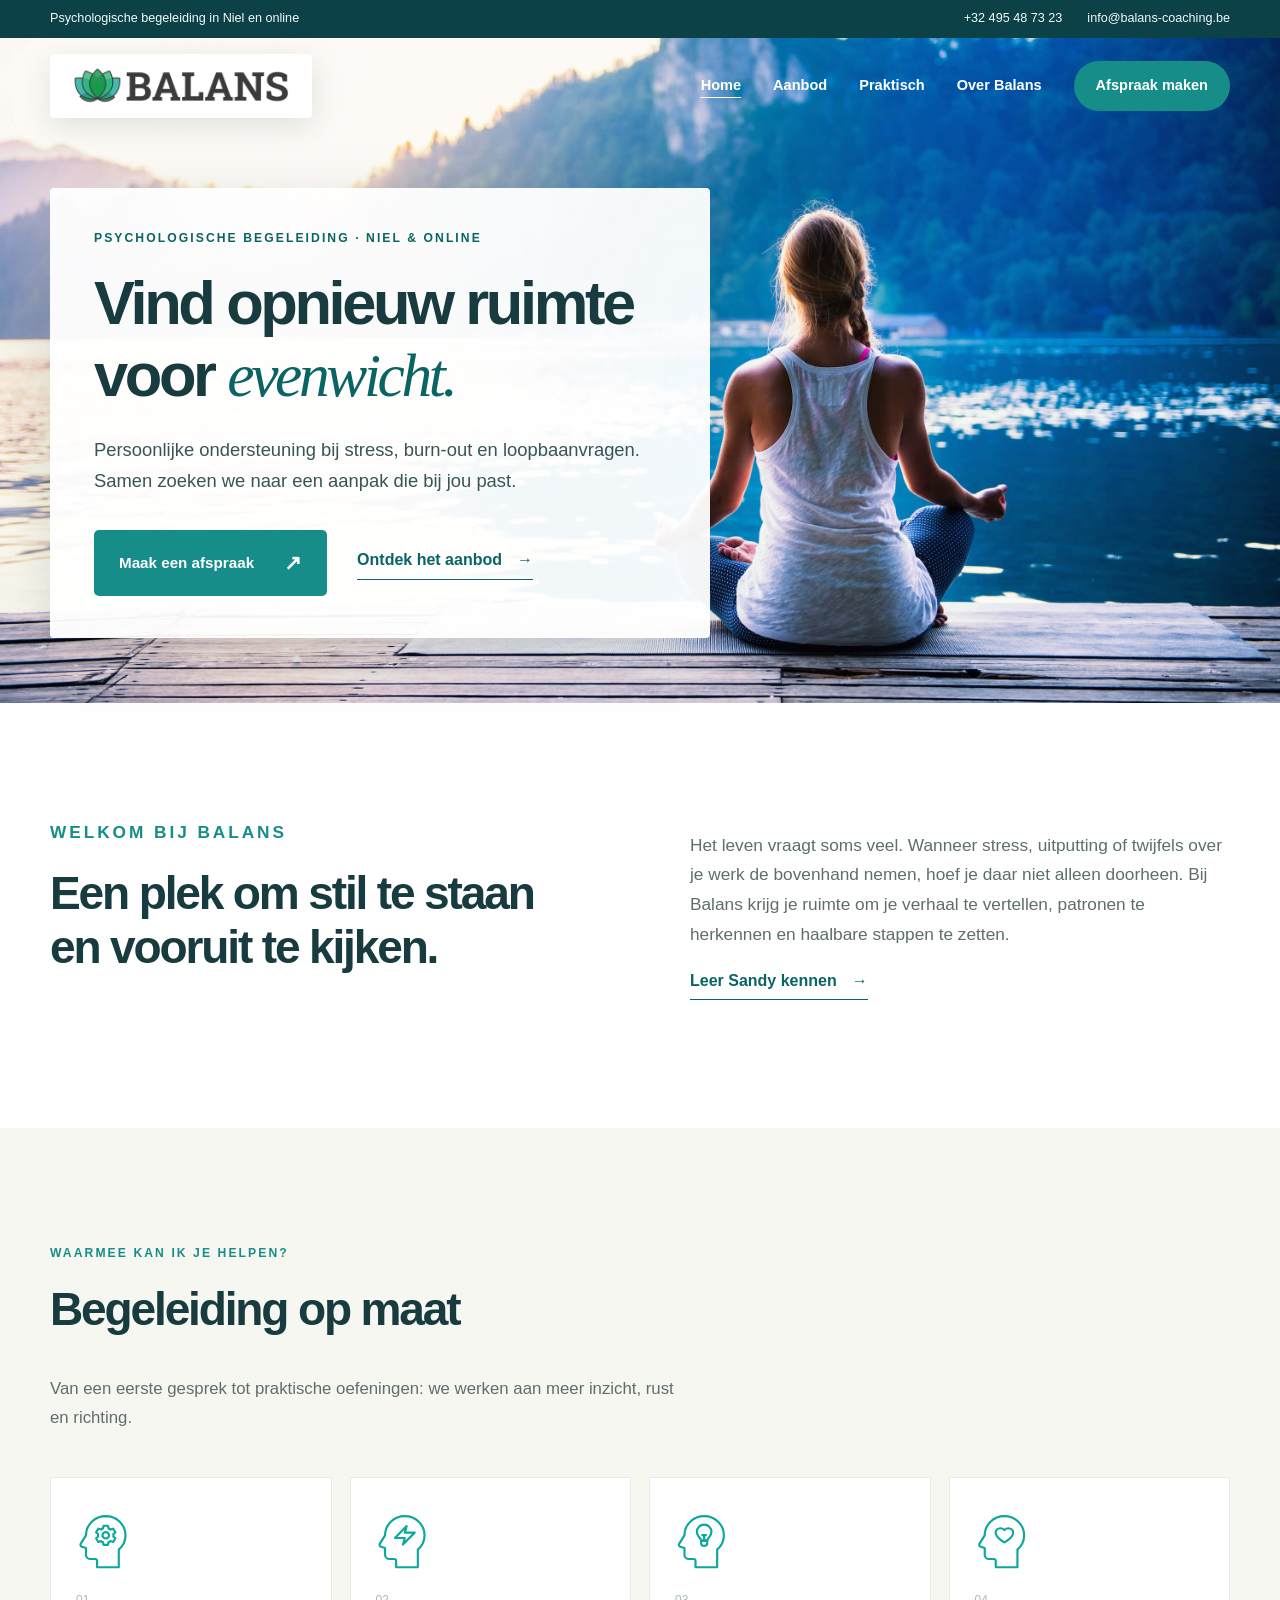
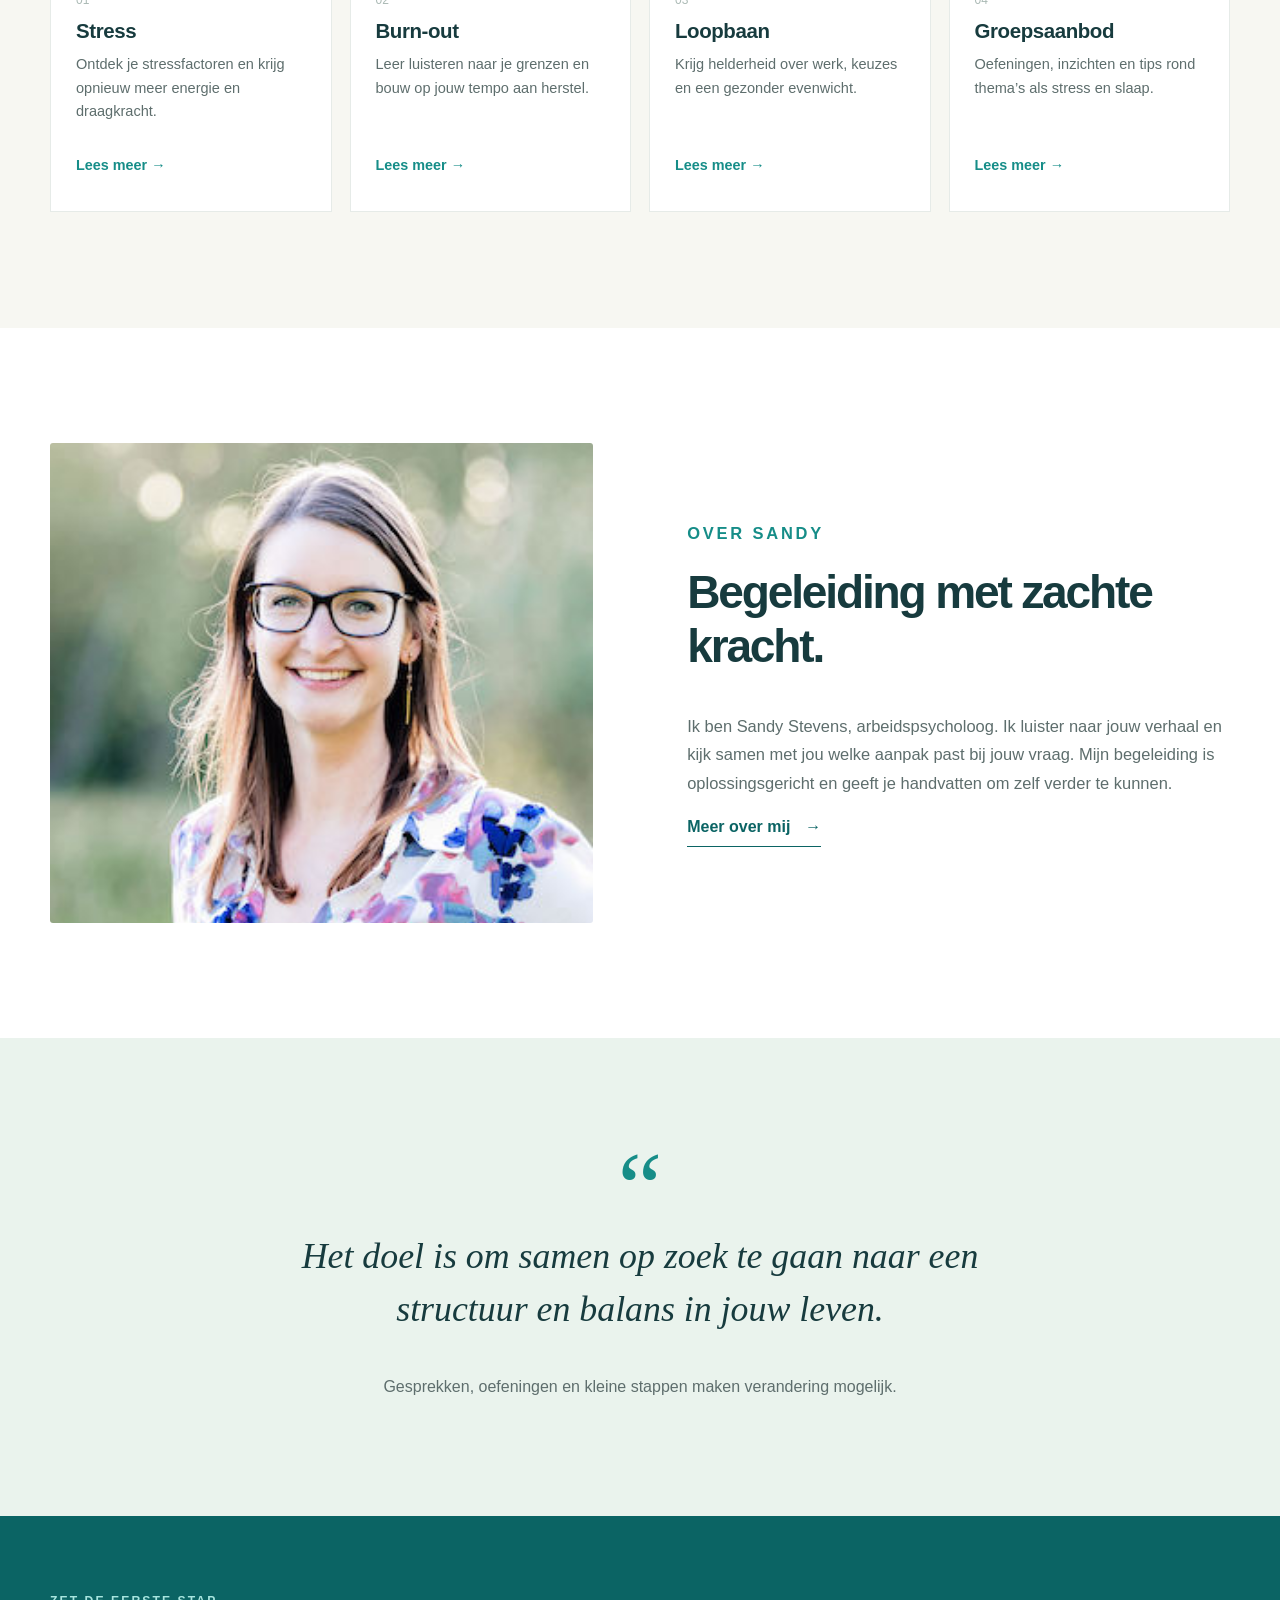
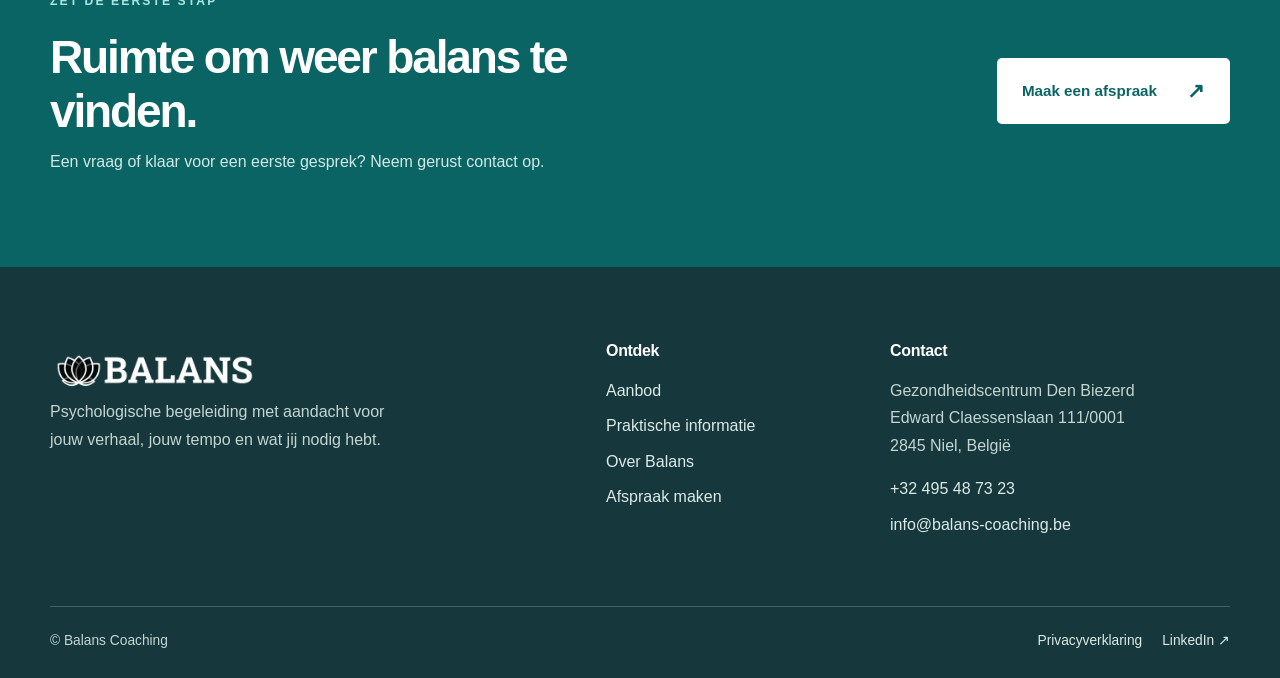
==== index.html @ f0155716 "Show unfiltered home photo with readable content card" ====
<!doctype html><html lang="nl-BE"><head><meta charset="utf-8"><meta name="viewport" content="width=device-width,initial-scale=1"><meta name="robots" content="noindex,follow"><meta name="description" content="Persoonlijke psychologische begeleiding bij stress, burn-out en loopbaanvragen in Niel en online."><meta name="theme-color" content="#0b4147"><title>Psychologische begeleiding in Niel | Balans Coaching</title><link rel="stylesheet" href="./assets/style.css"><link rel="icon" href="./assets/logo.png"></head><body class="home">
<a class="skip" href="#main">Ga naar inhoud</a><div class="topbar"><div class="container topbar-inner"><span>Psychologische begeleiding in Niel en online</span><div><a href="tel:+32495487323">+32 495 48 73 23</a><a href="mailto:info@balans-coaching.be">info@balans-coaching.be</a></div></div></div>
<header class="site-header"><div class="container header-inner"><a class="brand" href="./" aria-label="Balans Coaching, naar home"><img src="./assets/logo.png" alt="Balans"></a><button class="menu-button" type="button" aria-label="Menu openen" aria-expanded="false" aria-controls="menu"><span></span><span></span><span></span></button><nav id="menu" aria-label="Hoofdnavigatie"><a href="./" aria-current="page">Home</a><a href="./aanbod/">Aanbod</a><a href="./praktisch/">Praktisch</a><a href="./over-balans/">Over Balans</a><a class="nav-cta" href="./contact/">Afspraak maken</a></nav></div></header>
<main id="main"><section class="hero home-hero" style="background-image:url('./assets/hero-home.jpeg')"><div class="hero-shade"></div><div class="container hero-content"><div class="home-message"><p class="eyebrow light">Psychologische begeleiding · Niel & online</p><h1>Vind opnieuw ruimte voor <em>evenwicht.</em></h1><p class="hero-sub">Persoonlijke ondersteuning bij stress, burn-out en loopbaanvragen. Samen zoeken we naar een aanpak die bij jou past.</p><div class="hero-actions"><a class="button" href="./contact/">Maak een afspraak<span aria-hidden="true">↗</span></a><a class="text-link light-link" href="./aanbod/">Ontdek het aanbod <span aria-hidden="true">→</span></a></div></div></div></section>
<section class="intro section"><div class="container intro-grid"><div><p class="eyebrow">Welkom bij Balans</p><h2>Een plek om stil te staan en vooruit te kijken.</h2></div><div><p>Het leven vraagt soms veel. Wanneer stress, uitputting of twijfels over je werk de bovenhand nemen, hoef je daar niet alleen doorheen. Bij Balans krijg je ruimte om je verhaal te vertellen, patronen te herkennen en haalbare stappen te zetten.</p><a class="text-link" href="./over-balans/">Leer Sandy kennen <span aria-hidden="true">→</span></a></div></div></section>
<section class="section soft"><div class="container"><div class="section-heading"><p class="eyebrow">Waarmee kan ik je helpen?</p><h2>Begeleiding op maat</h2><p>Van een eerste gesprek tot praktische oefeningen: we werken aan meer inzicht, rust en richting.</p></div><div class="services"><a class="service-card" href="./aanbod/#stress"><img src="./assets/icon-stress.svg" alt="" loading="lazy"><span class="service-number">01</span><h3>Stress</h3><p>Ontdek je stressfactoren en krijg opnieuw meer energie en draagkracht.</p><span class="card-link">Lees meer →</span></a><a class="service-card" href="./aanbod/#burnout"><img src="./assets/icon-burnout.svg" alt="" loading="lazy"><span class="service-number">02</span><h3>Burn-out</h3><p>Leer luisteren naar je grenzen en bouw op jouw tempo aan herstel.</p><span class="card-link">Lees meer →</span></a><a class="service-card" href="./aanbod/#loopbaan"><img src="./assets/icon-career.svg" alt="" loading="lazy"><span class="service-number">03</span><h3>Loopbaan</h3><p>Krijg helderheid over werk, keuzes en een gezonder evenwicht.</p><span class="card-link">Lees meer →</span></a><a class="service-card" href="./aanbod/#groep"><img src="./assets/icon-group.svg" alt="" loading="lazy"><span class="service-number">04</span><h3>Groepsaanbod</h3><p>Oefeningen, inzichten en tips rond thema’s als stress en slaap.</p><span class="card-link">Lees meer →</span></a></div></div></section>
<section class="section"><div class="container split"><div class="image-frame"><img src="./assets/sandy.jpg" alt="Sandy Stevens" loading="lazy"></div><div class="split-copy"><p class="eyebrow">Over Sandy</p><h2>Begeleiding met zachte kracht.</h2><p>Ik ben Sandy Stevens, arbeidspsycholoog. Ik luister naar jouw verhaal en kijk samen met jou welke aanpak past bij jouw vraag. Mijn begeleiding is oplossingsgericht en geeft je handvatten om zelf verder te kunnen.</p><a class="text-link" href="./over-balans/">Meer over mij <span aria-hidden="true">→</span></a></div></div></section>
<section class="section quote-section"><div class="container quote-inner"><span class="quote-mark">“</span><blockquote>Het doel is om samen op zoek te gaan naar een structuur en balans in jouw leven.</blockquote><p>Gesprekken, oefeningen en kleine stappen maken verandering mogelijk.</p></div></section></main><section class="closing"><div class="container closing-inner"><div><p class="eyebrow light">Zet de eerste stap</p><h2>Ruimte om weer balans te vinden.</h2><p>Een vraag of klaar voor een eerste gesprek? Neem gerust contact op.</p></div><a class="button" href="./contact/">Maak een afspraak<span aria-hidden="true">↗</span></a></div></section>
<footer class="footer"><div class="container footer-grid"><div><a href="./" class="footer-logo"><img src="./assets/logo-white.png" alt="Balans"></a><p>Psychologische begeleiding met aandacht voor jouw verhaal, jouw tempo en wat jij nodig hebt.</p></div><div><h3>Ontdek</h3><a href="./aanbod/">Aanbod</a><a href="./praktisch/">Praktische informatie</a><a href="./over-balans/">Over Balans</a><a href="./contact/">Afspraak maken</a></div><div><h3>Contact</h3><p>Gezondheidscentrum Den Biezerd<br>Edward Claessenslaan 111/0001<br>2845 Niel, België</p><a href="tel:+32495487323">+32 495 48 73 23</a><a href="mailto:info@balans-coaching.be">info@balans-coaching.be</a></div></div><div class="container footer-bottom"><span>© Balans Coaching</span><div><a href="./privacy-policy/">Privacyverklaring</a><a href="https://www.linkedin.com/in/sandy-stevens-arbeidspsycholoog" target="_blank" rel="noopener noreferrer">LinkedIn ↗</a></div></div></footer><script src="./assets/site.js" defer></script></body></html>
---- assets/style.css ----
:root{--ink:#173b3e;--teal:#168d88;--teal-dark:#0b6464;--muted:#5e6e6d;--cream:#f7f7f2;--line:#dce6e2;--white:#fff;--max:1180px}*{box-sizing:border-box}html{scroll-behavior:smooth}body{margin:0;color:var(--ink);font:16px/1.72 -apple-system,BlinkMacSystemFont,'Segoe UI',Arial,sans-serif;background:white}h1,h2,h3,h4,p,blockquote{margin-top:0}h1,h2,h3{line-height:1.18}h1{font-size:clamp(3rem,5.2vw,5.7rem);letter-spacing:-.055em}h2{font-size:clamp(2.2rem,3.6vw,3.75rem);letter-spacing:-.047em}h3{font-size:1.28rem;letter-spacing:-.02em}p{color:var(--muted)}a{color:inherit}img{max-width:100%;display:block}.container{width:min(calc(100% - 48px),var(--max));margin:auto}.narrow{max-width:760px}.section{padding:clamp(76px,9vw,130px) 0}.soft{background:var(--cream)}.eyebrow{text-transform:uppercase;letter-spacing:.17em;font-weight:700;font-size:.76rem;color:var(--teal);margin-bottom:18px}.eyebrow.light{color:#a8e5df}.skip{position:absolute;z-index:50;top:-100px;background:#fff;padding:10px}.skip:focus{top:10px}.topbar{background:#0b4147;color:#f2faf8;font-size:.79rem}.topbar-inner,.topbar-inner>div{display:flex;justify-content:space-between;gap:25px}.topbar-inner{padding:8px 0}.topbar a{text-decoration:none}.topbar a:hover{text-decoration:underline}.site-header{position:absolute;top:36px;left:0;right:0;z-index:10}.header-inner{display:flex;align-items:center;justify-content:space-between;min-height:100px}.brand img{width:230px;max-height:64px;object-fit:contain}.site-header nav{display:flex;gap:32px;align-items:center}.site-header nav a{text-decoration:none;color:#fff;font-weight:600;font-size:.91rem}.site-header nav a:hover,.site-header nav a[aria-current]{text-decoration:underline;text-underline-offset:7px}.site-header .nav-cta{background:var(--teal);padding:12px 22px;border-radius:100px;text-decoration:none!important;white-space:nowrap}.site-header .nav-cta:hover,.button:hover{background:#0d7470}.menu-button{display:none}.hero{min-height:550px;position:relative;background-image:var(--hero);background-size:cover;background-position:center;display:flex;align-items:center;color:#fff}.home-hero{min-height:650px}.hero-shade{position:absolute;inset:0;background:linear-gradient(90deg,rgba(7,50,56,.86),rgba(10,57,61,.52) 57%,rgba(9,44,48,.1))}.hero-content{position:relative;padding-top:120px;padding-bottom:70px}.hero h1{max-width:850px;margin-bottom:22px}.home-hero h1{max-width:740px}.hero h1 em{font-family:Georgia,serif;font-weight:400;color:#b4e5d8}.hero-sub{font-size:1.15rem;line-height:1.7;color:#eff9f6;max-width:640px}.hero-actions{display:flex;align-items:center;gap:30px;margin-top:34px}.button{background:var(--teal);color:white;display:inline-flex;gap:30px;align-items:center;justify-content:space-between;padding:15px 25px;border-radius:5px;font-size:.95rem;font-weight:700;text-decoration:none;transition:background .2s}.button span{font-size:1.3rem}.text-link{display:inline-flex;gap:15px;align-items:center;text-decoration:none;color:var(--teal-dark);font-weight:700;border-bottom:1px solid currentColor;padding-bottom:5px}.text-link:hover{color:#0b4147}.light-link{color:#fff}.intro-grid{display:grid;grid-template-columns:1fr 1fr;gap:100px;align-items:center}.intro-grid p{font-size:1.08rem}.section-heading{max-width:640px;margin-bottom:45px}.section-heading p:last-child{font-size:1.05rem}.services{display:grid;grid-template-columns:repeat(4,1fr);gap:18px}.service-card{background:#fff;padding:34px 25px;min-height:335px;text-decoration:none;display:flex;flex-direction:column;border:1px solid #e6ebe8;transition:transform .2s,box-shadow .2s}.service-card:hover{transform:translateY(-5px);box-shadow:0 20px 40px #193b3820}.service-card img{width:54px;height:60px;object-fit:contain}.service-number{color:#abbab5;font-size:.75rem;margin-top:18px}.service-card h3{margin:8px 0 10px}.service-card p{font-size:.91rem;line-height:1.6}.card-link{font-weight:700;color:var(--teal);margin-top:auto;font-size:.9rem}.split{display:grid;grid-template-columns:1fr 1fr;gap:8%;align-items:center}.split.reverse .image-frame{order:2}.image-frame{position:relative}.image-frame img{width:100%;height:480px;object-fit:cover;border-radius:3px}.split-copy p{font-size:1.03rem}.split-copy h3{margin-top:30px}.quote-section{background:#eaf3ed;text-align:center}.quote-inner{max-width:850px}.quote-mark{font:100px/0.7 Georgia,serif;color:var(--teal)}blockquote{font:italic clamp(1.5rem,2.8vw,2.6rem)/1.5 Georgia,serif}.quote-inner p{margin-bottom:0}.anchor-nav{border-bottom:1px solid var(--line);position:sticky;top:0;background:#fff;z-index:7}.anchor-nav .container{display:flex;gap:38px;overflow:auto;white-space:nowrap}.anchor-nav a{padding:16px 0;text-decoration:none;font-weight:700;font-size:.9rem}.anchor-nav a:hover{color:var(--teal)}section[id]{scroll-margin-top:70px}.check-list{padding:0;list-style:none}.check-list li{padding:7px 0 7px 28px;position:relative;color:var(--muted)}.check-list li:before{content:'✓';position:absolute;left:0;color:var(--teal);font-weight:700}.price-grid{display:grid;grid-template-columns:repeat(4,1fr);gap:17px}.price-card{border:1px solid var(--line);padding:28px;background:#fff}.price-card>span{color:var(--teal);font-size:.8rem;font-weight:700}.price-card h3{min-height:66px;margin:17px 0}.price-card strong{font-size:2rem;letter-spacing:-.04em}.price-card p{margin:0 0 18px}.price-card small{display:block;border-top:1px solid var(--line);padding-top:18px;color:var(--muted);font-size:.88rem;line-height:1.6}.steps article{display:grid;grid-template-columns:56px 1fr;gap:20px;border-top:1px solid var(--line);padding:25px 0}.steps article>span{color:var(--teal);font-weight:700}.steps h3,.steps p{margin-bottom:6px}.notice{background:#e7f0ec;padding:22px 26px;border-left:4px solid var(--teal);margin-top:35px;color:var(--ink)}.about-grid{display:grid;grid-template-columns:1.4fr .75fr;gap:90px}.profile-card{background:var(--cream);padding:30px;align-self:start}.portrait{width:100%;height:330px;object-fit:cover;object-position:center 20%}.profile-card h3{margin:25px 0 0}.profile-card h4{margin:28px 0 8px}.profile-card ul{padding-left:20px;color:var(--muted)}.profile-card li{margin:7px 0}.commission{max-width:220px;margin-top:25px}.contact-grid{display:grid;grid-template-columns:1.3fr .8fr;gap:10%}.contact-grid .button{margin-top:20px}.contact-card{background:var(--cream);padding:35px;align-self:start}.contact-card a{display:block;color:var(--teal-dark);margin:8px 0}.contact-card hr{border:0;border-top:1px solid var(--line);margin:30px 0}.small-note{font-size:.85rem;margin-top:12px}.availability{display:grid;grid-template-columns:1fr 1fr;gap:30px}.availability>div{background:white;padding:35px}.availability dl{margin:0}.availability dl div{display:flex;justify-content:space-between;border-top:1px solid var(--line);padding:10px 0;gap:15px}.availability dd{margin:0;text-align:right;font-weight:700}.simple-hero{background:var(--cream);padding:110px 0 70px}.simple-hero h1{font-size:clamp(2.8rem,5vw,5rem)}.prose h2{font-size:1.7rem;margin-top:45px}.prose li{margin-bottom:8px;color:var(--muted)}.prose a{color:var(--teal-dark)}.closing{background:var(--teal-dark);color:white;padding:75px 0}.closing-inner{display:flex;align-items:center;justify-content:space-between;gap:50px}.closing h2{max-width:600px;margin-bottom:10px}.closing p{color:#d1e9e4}.closing .button{background:#fff;color:var(--teal-dark);white-space:nowrap}.closing .button:hover{background:#dceee8}.footer{background:#16383c;color:#fff;padding:75px 0 25px}.footer-grid{display:grid;grid-template-columns:1.4fr .6fr 1fr;gap:80px}.footer-logo img{width:210px}.footer p{color:#c4d5d1;max-width:340px}.footer h3{font-size:1rem}.footer a{display:block;text-decoration:none;margin:8px 0;color:#dbeae6}.footer a:hover{text-decoration:underline}.footer-bottom{display:flex;justify-content:space-between;border-top:1px solid #ffffff33;margin-top:60px;padding-top:22px;color:#c4d5d1;font-size:.86rem}.footer-bottom div{display:flex;gap:20px}.footer-bottom a{margin:0}
@media(max-width:900px){.site-header nav{gap:17px}.brand img{width:170px}.services,.price-grid{grid-template-columns:repeat(2,1fr)}.intro-grid{gap:45px}.about-grid{gap:40px}.footer-grid{gap:35px}}
@media(max-width:700px){.container{width:min(calc(100% - 36px),var(--max))}.topbar{display:none}.site-header{top:0}.header-inner{min-height:76px}.brand img{width:175px}.menu-button{display:flex;flex-direction:column;justify-content:center;gap:5px;width:44px;height:44px;border:0;background:#fff;border-radius:4px;padding:10px;z-index:12}.menu-button span{height:2px;width:100%;background:var(--ink)}.site-header nav{display:none;position:absolute;top:68px;left:18px;right:18px;background:#fff;padding:20px;box-shadow:0 18px 35px #123e3e30;flex-direction:column;align-items:stretch;gap:0}.site-header nav.open{display:flex}.site-header nav a{color:var(--ink);padding:10px}.site-header .nav-cta{color:#fff;text-align:center;margin-top:10px}.hero,.home-hero{min-height:620px}.hero-content{padding-top:120px}.hero h1{font-size:clamp(2.6rem,12vw,4rem)}.hero-sub{font-size:1rem}.hero-actions{align-items:flex-start;flex-direction:column;gap:20px}.section{padding:70px 0}.intro-grid,.split,.about-grid,.contact-grid,.availability{grid-template-columns:1fr;gap:35px}.split.reverse .image-frame{order:0}.image-frame img{height:330px}.services,.price-grid{grid-template-columns:1fr}.service-card{min-height:0}.price-card h3{min-height:0}.anchor-nav .container{gap:25px}.profile-card{max-width:460px}.closing-inner,.footer-bottom{flex-direction:column;align-items:flex-start}.closing h2{font-size:2.5rem}.footer-grid{grid-template-columns:1fr;gap:30px}.footer-bottom{gap:15px}.simple-hero{padding-top:130px}}
@media(prefers-reduced-motion:reduce){html{scroll-behavior:auto}*{transition:none!important}}

.home-hero .hero-shade{display:none}
.home .site-header .brand{background:#fff;padding:10px 16px;border-radius:4px;box-shadow:0 8px 30px #143b3b21}
.home-hero .hero-content{padding-top:150px;padding-bottom:65px}
.home-message{max-width:660px;background:#fffffff2;padding:40px 44px 42px;border-radius:4px;box-shadow:0 20px 60px #153e3e2b}
.home-message .eyebrow{color:var(--teal-dark)}
.home-message h1{color:var(--ink);font-size:clamp(2.7rem,4.8vw,4.6rem)}
.home-message h1 em{color:var(--teal-dark)}
.home-message .hero-sub{color:#395457}
.home-message .light-link{color:var(--teal-dark)}
@media(max-width:700px){.home .site-header .brand{padding:7px 10px}.home-hero .hero-content{padding-top:140px;padding-bottom:42px}.home-message{padding:28px 24px 30px}.home-message h1{font-size:clamp(2.5rem,11vw,3.7rem)}.home-message .hero-actions{gap:18px}}
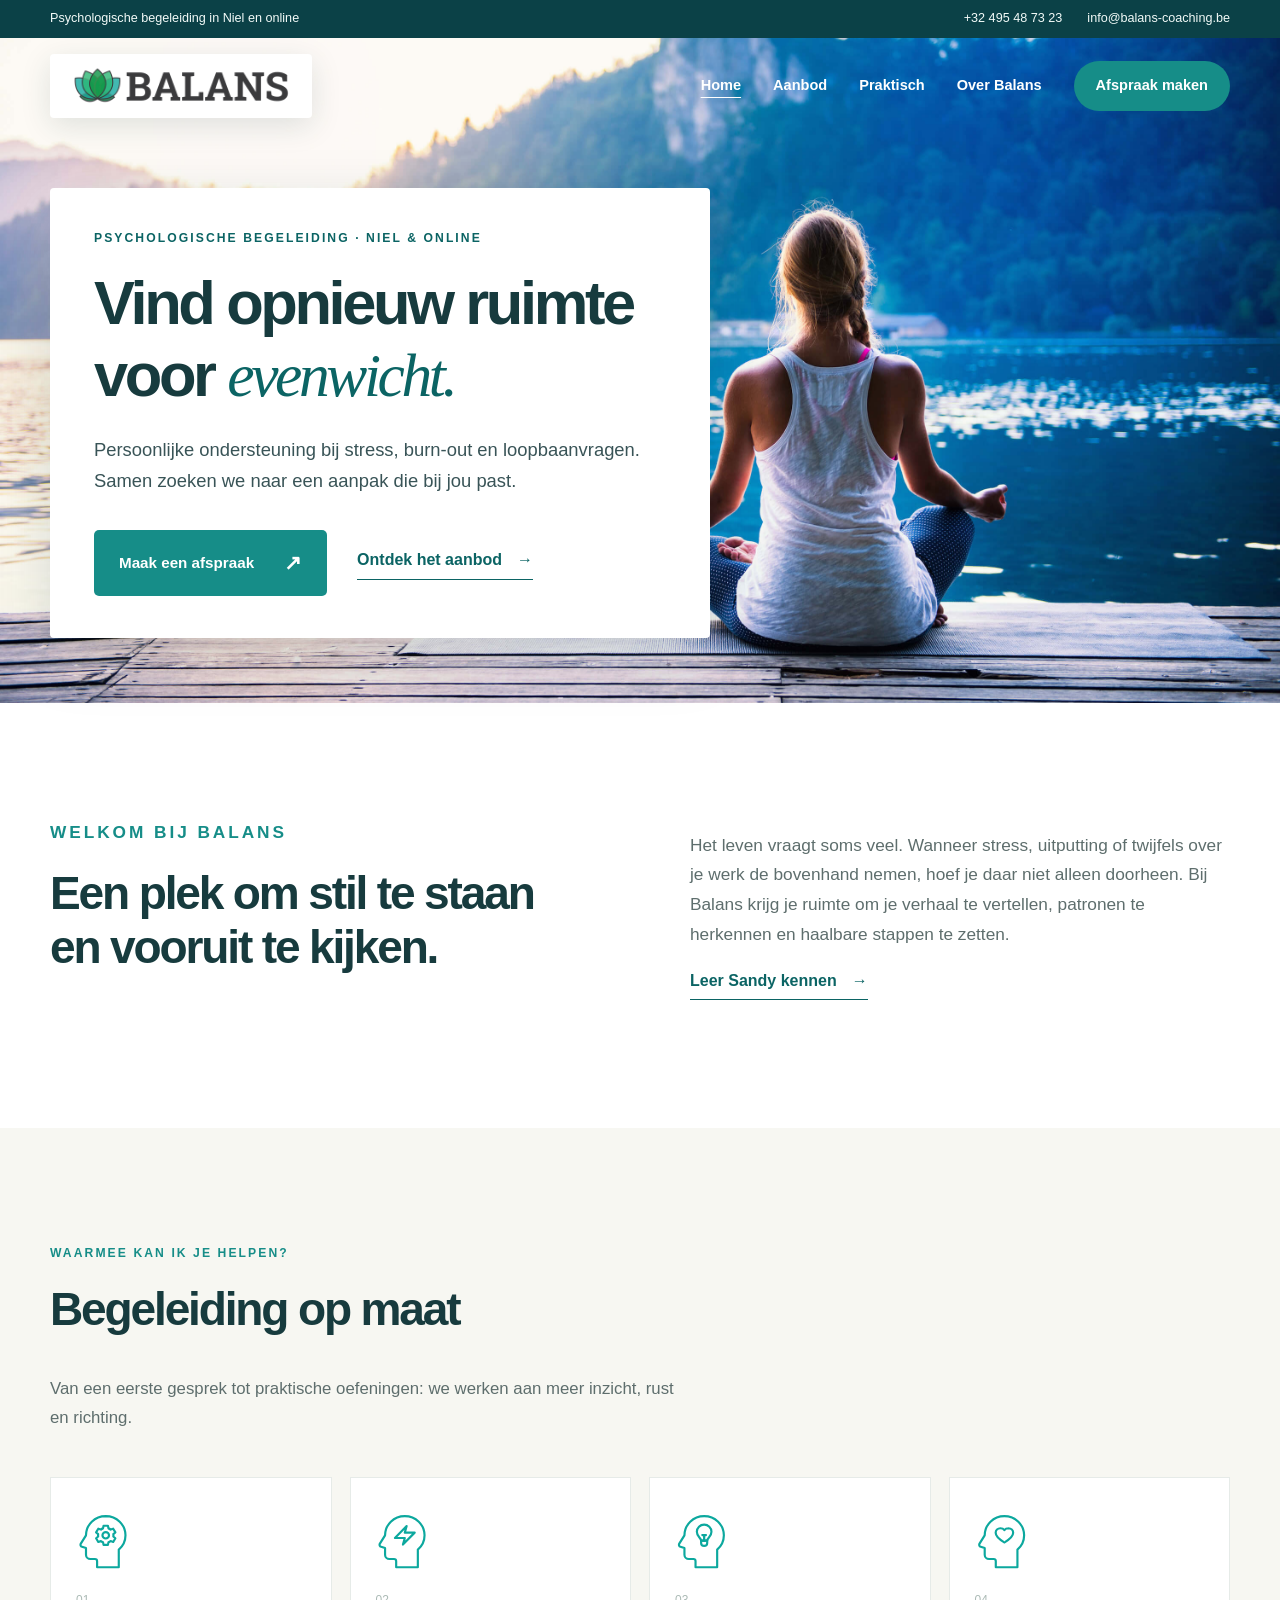
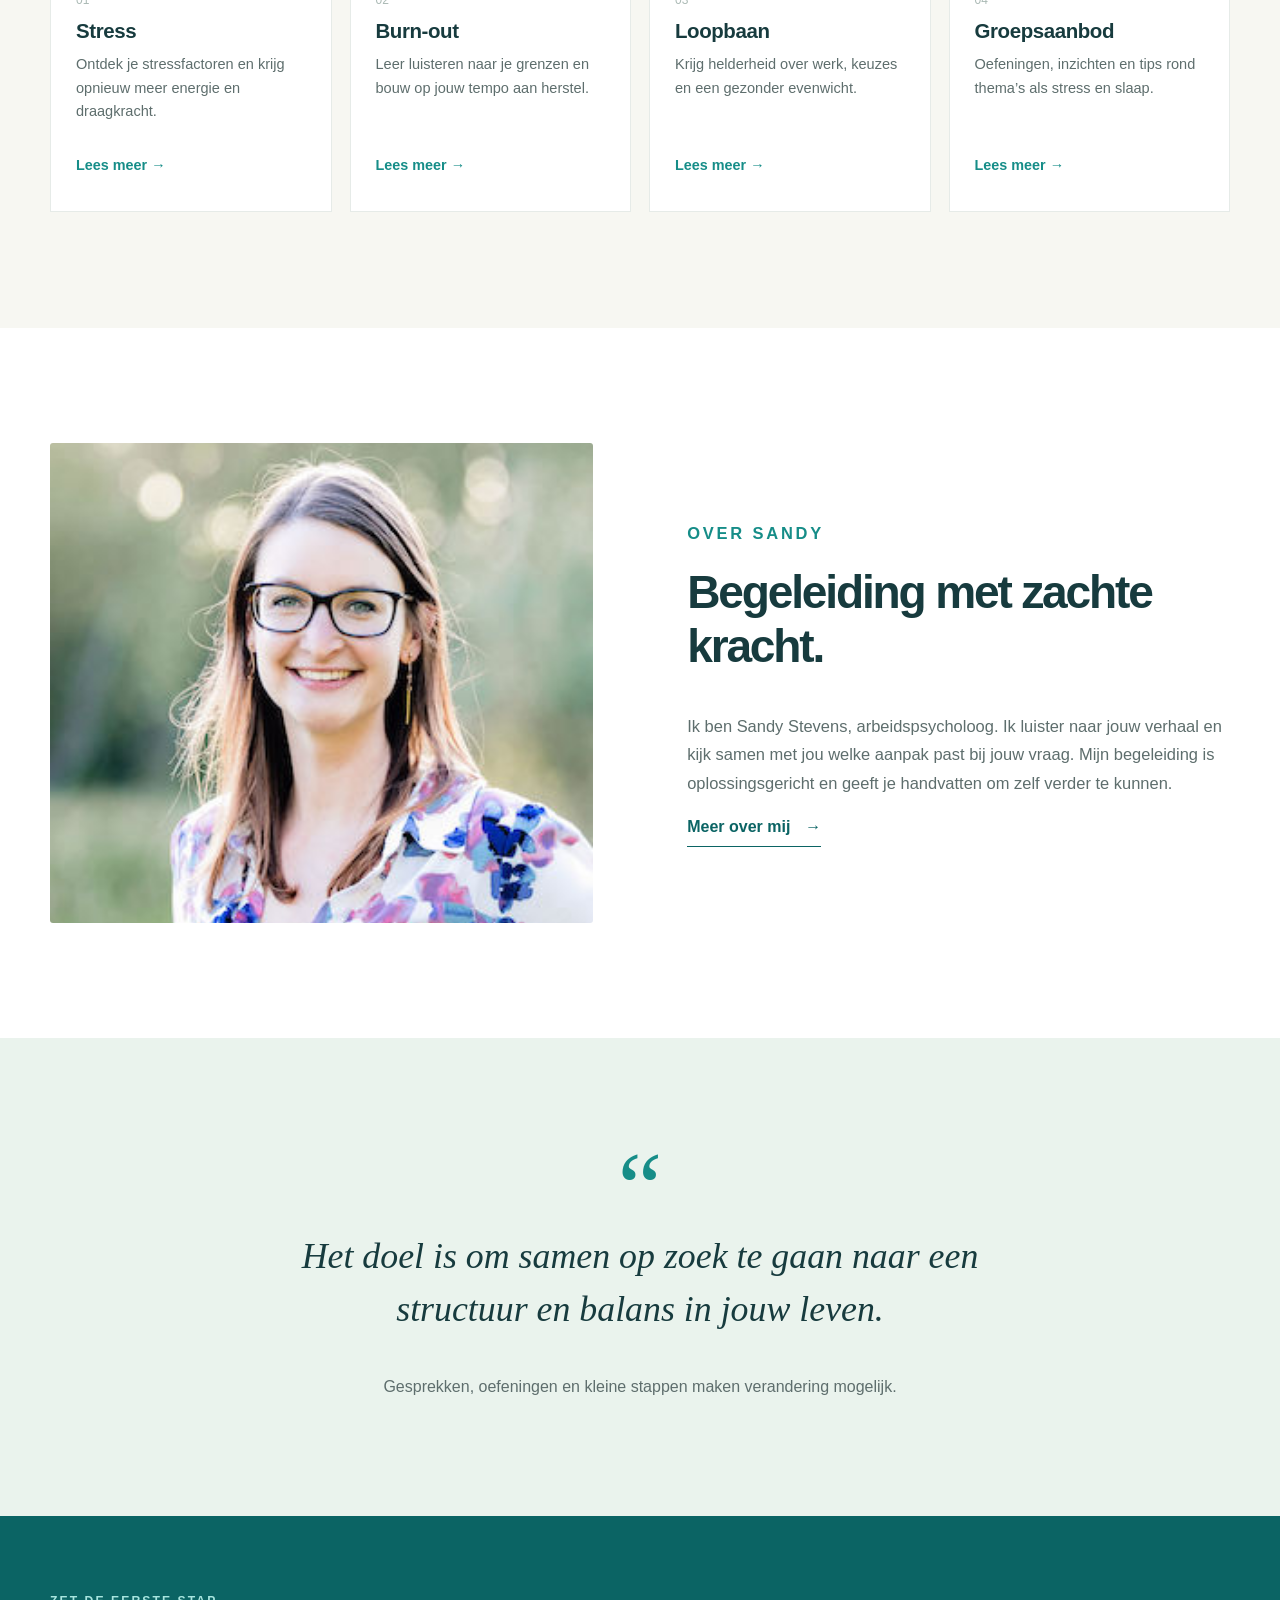
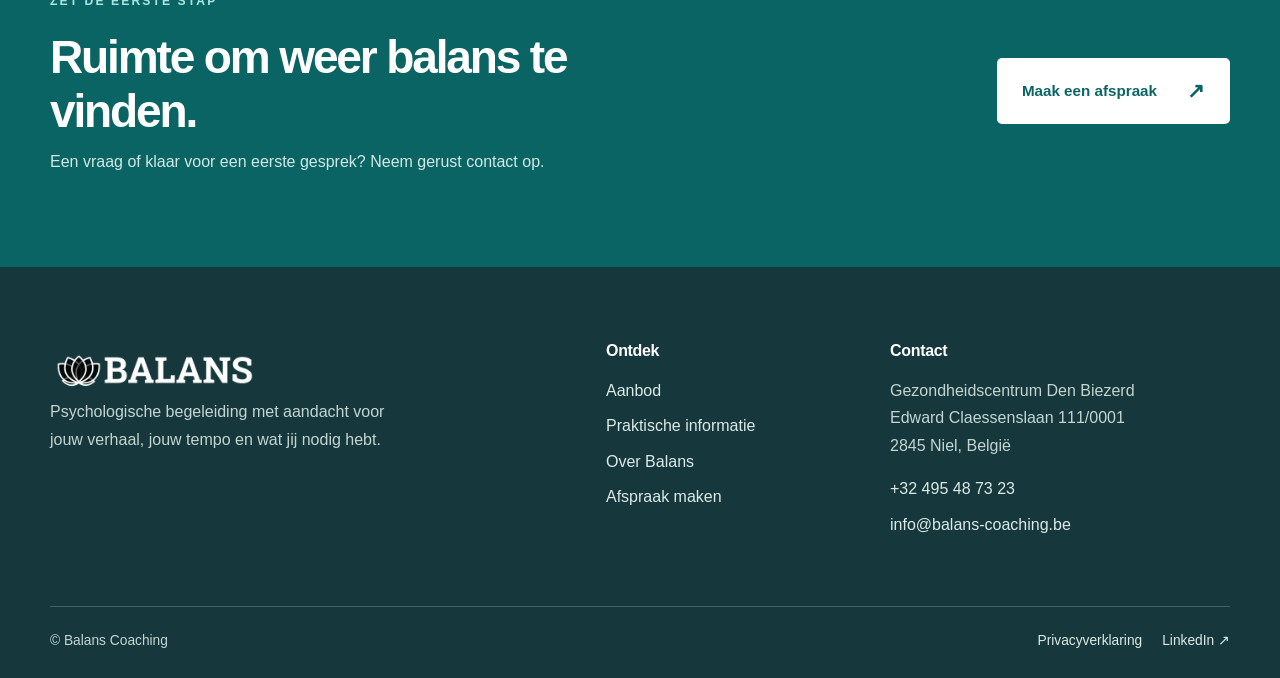
==== commit a0b738e5: "Refresh stylesheet cache for revised homepage" ====
--- a/index.html
+++ b/index.html
@@ -1,4 +1,4 @@
-<!doctype html><html lang="nl-BE"><head><meta charset="utf-8"><meta name="viewport" content="width=device-width,initial-scale=1"><meta name="robots" content="noindex,follow"><meta name="description" content="Persoonlijke psychologische begeleiding bij stress, burn-out en loopbaanvragen in Niel en online."><meta name="theme-color" content="#0b4147"><title>Psychologische begeleiding in Niel | Balans Coaching</title><link rel="stylesheet" href="./assets/style.css"><link rel="icon" href="./assets/logo.png"></head><body class="home">
+<!doctype html><html lang="nl-BE"><head><meta charset="utf-8"><meta name="viewport" content="width=device-width,initial-scale=1"><meta name="robots" content="noindex,follow"><meta name="description" content="Persoonlijke psychologische begeleiding bij stress, burn-out en loopbaanvragen in Niel en online."><meta name="theme-color" content="#0b4147"><title>Psychologische begeleiding in Niel | Balans Coaching</title><link rel="stylesheet" href="./assets/style.css?v=20260924b"><link rel="icon" href="./assets/logo.png"></head><body class="home">
 <a class="skip" href="#main">Ga naar inhoud</a><div class="topbar"><div class="container topbar-inner"><span>Psychologische begeleiding in Niel en online</span><div><a href="tel:+32495487323">+32 495 48 73 23</a><a href="mailto:info@balans-coaching.be">info@balans-coaching.be</a></div></div></div>
 <header class="site-header"><div class="container header-inner"><a class="brand" href="./" aria-label="Balans Coaching, naar home"><img src="./assets/logo.png" alt="Balans"></a><button class="menu-button" type="button" aria-label="Menu openen" aria-expanded="false" aria-controls="menu"><span></span><span></span><span></span></button><nav id="menu" aria-label="Hoofdnavigatie"><a href="./" aria-current="page">Home</a><a href="./aanbod/">Aanbod</a><a href="./praktisch/">Praktisch</a><a href="./over-balans/">Over Balans</a><a class="nav-cta" href="./contact/">Afspraak maken</a></nav></div></header>
 <main id="main"><section class="hero home-hero" style="background-image:url('./assets/hero-home.jpeg')"><div class="hero-shade"></div><div class="container hero-content"><div class="home-message"><p class="eyebrow light">Psychologische begeleiding · Niel & online</p><h1>Vind opnieuw ruimte voor <em>evenwicht.</em></h1><p class="hero-sub">Persoonlijke ondersteuning bij stress, burn-out en loopbaanvragen. Samen zoeken we naar een aanpak die bij jou past.</p><div class="hero-actions"><a class="button" href="./contact/">Maak een afspraak<span aria-hidden="true">↗</span></a><a class="text-link light-link" href="./aanbod/">Ontdek het aanbod <span aria-hidden="true">→</span></a></div></div></div></section>
--- a/assets/style.css
+++ b/assets/style.css
@@ -6,10 +6,10 @@
 .home-hero .hero-shade{display:none}
 .home .site-header .brand{background:#fff;padding:10px 16px;border-radius:4px;box-shadow:0 8px 30px #143b3b21}
 .home-hero .hero-content{padding-top:150px;padding-bottom:65px}
-.home-message{max-width:660px;background:#fffffff2;padding:40px 44px 42px;border-radius:4px;box-shadow:0 20px 60px #153e3e2b}
+.home-message{max-width:660px;background:#fff;padding:40px 44px 42px;border-radius:4px;box-shadow:0 20px 60px #153e3e2b}
 .home-message .eyebrow{color:var(--teal-dark)}
 .home-message h1{color:var(--ink);font-size:clamp(2.7rem,4.8vw,4.6rem)}
 .home-message h1 em{color:var(--teal-dark)}
 .home-message .hero-sub{color:#395457}
 .home-message .light-link{color:var(--teal-dark)}
-@media(max-width:700px){.home .site-header .brand{padding:7px 10px}.home-hero .hero-content{padding-top:140px;padding-bottom:42px}.home-message{padding:28px 24px 30px}.home-message h1{font-size:clamp(2.5rem,11vw,3.7rem)}.home-message .hero-actions{gap:18px}}
+@media(max-width:700px){.home .site-header .brand{padding:7px 10px}.home-hero{min-height:auto;background-color:#fff;background-size:auto 360px;background-position:center top;background-repeat:no-repeat}.home-hero .hero-content{padding-top:290px;padding-bottom:42px}.home-message{padding:28px 24px 30px}.home-message h1{font-size:clamp(2.5rem,11vw,3.7rem)}.home-message .hero-actions{gap:18px}}
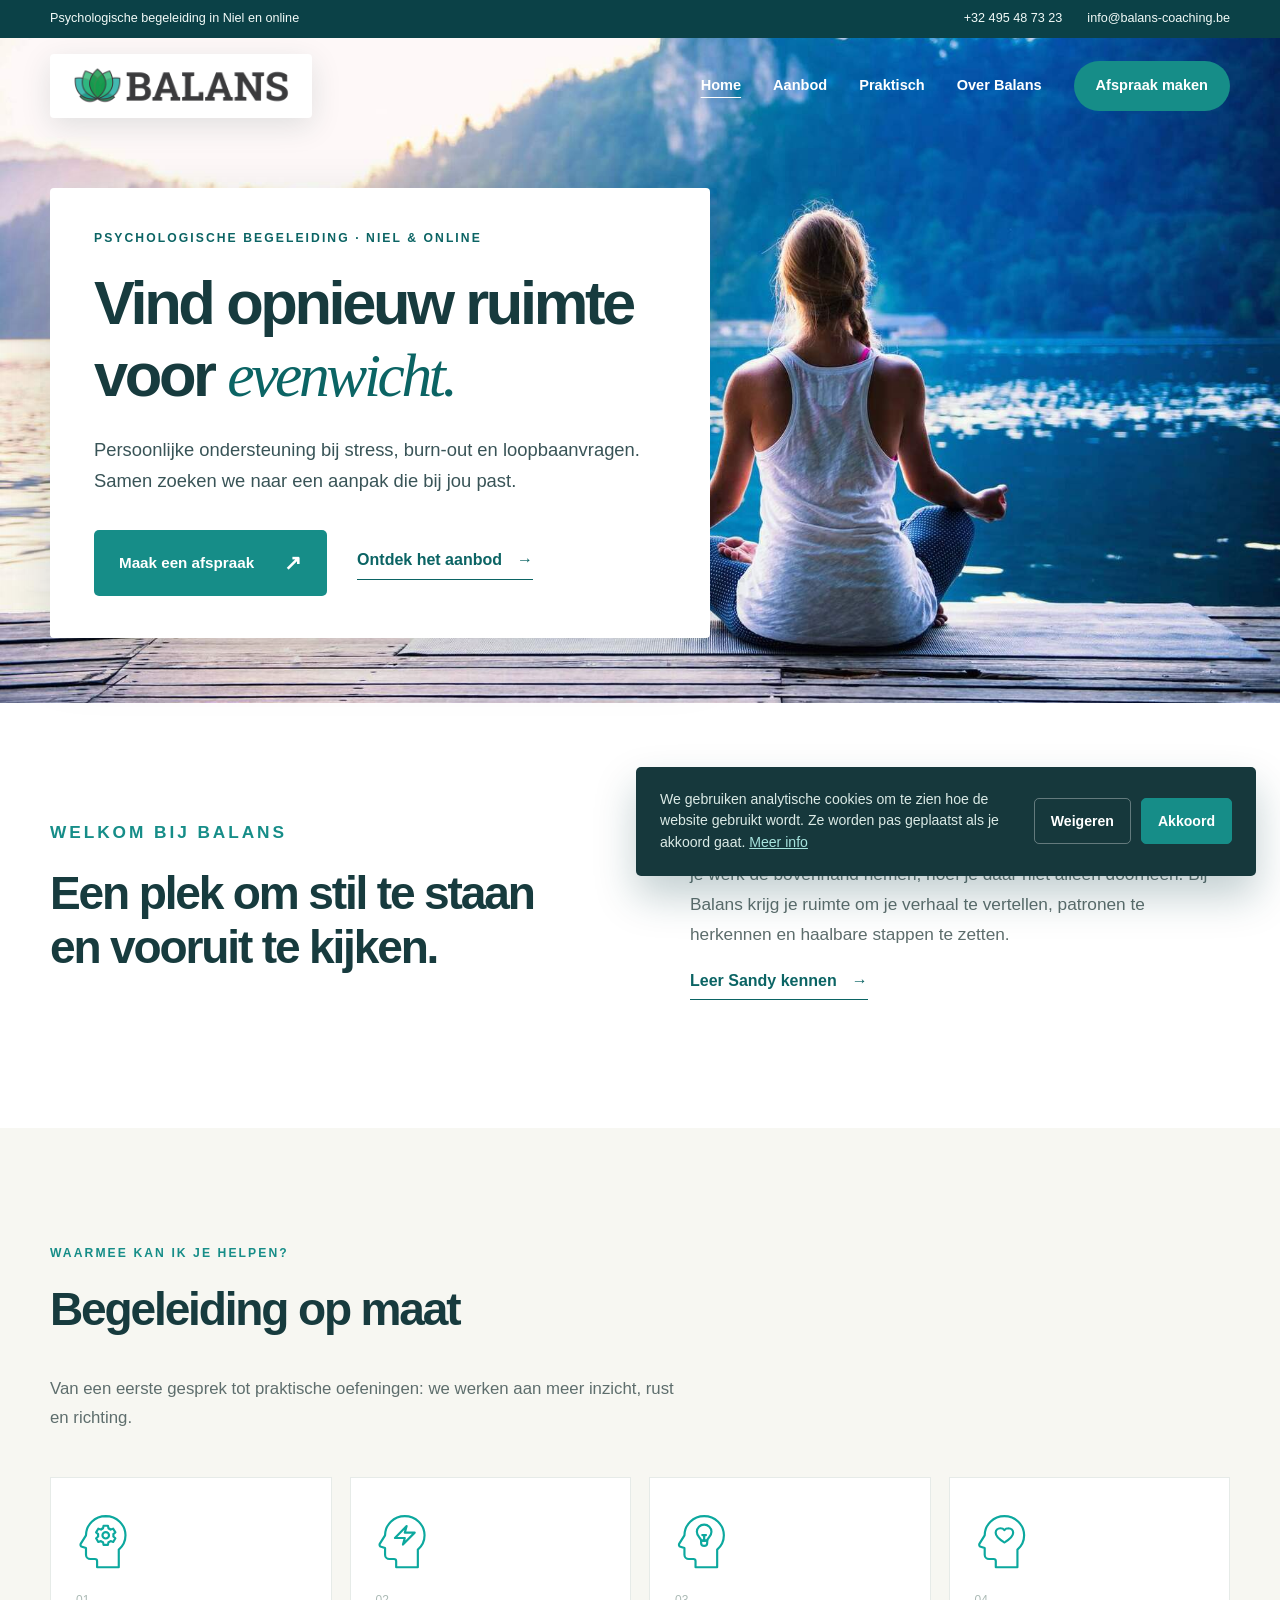
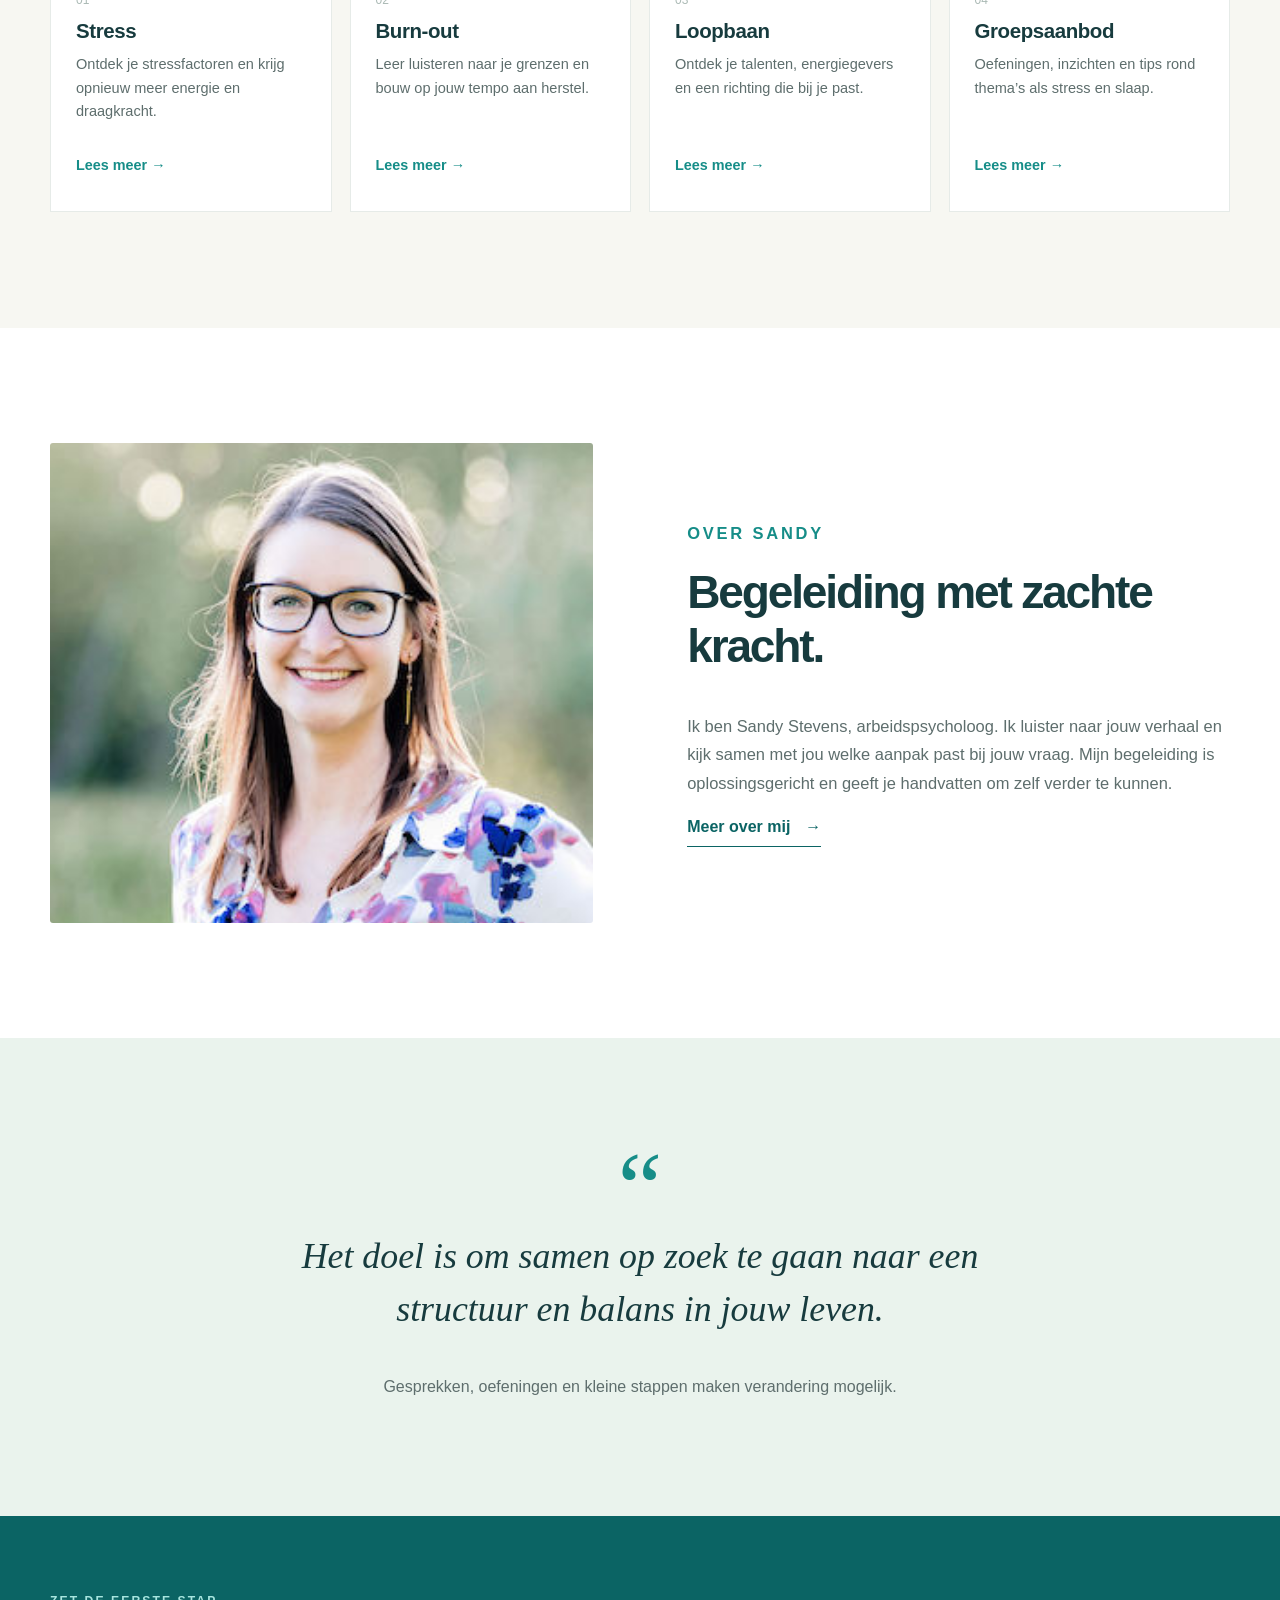
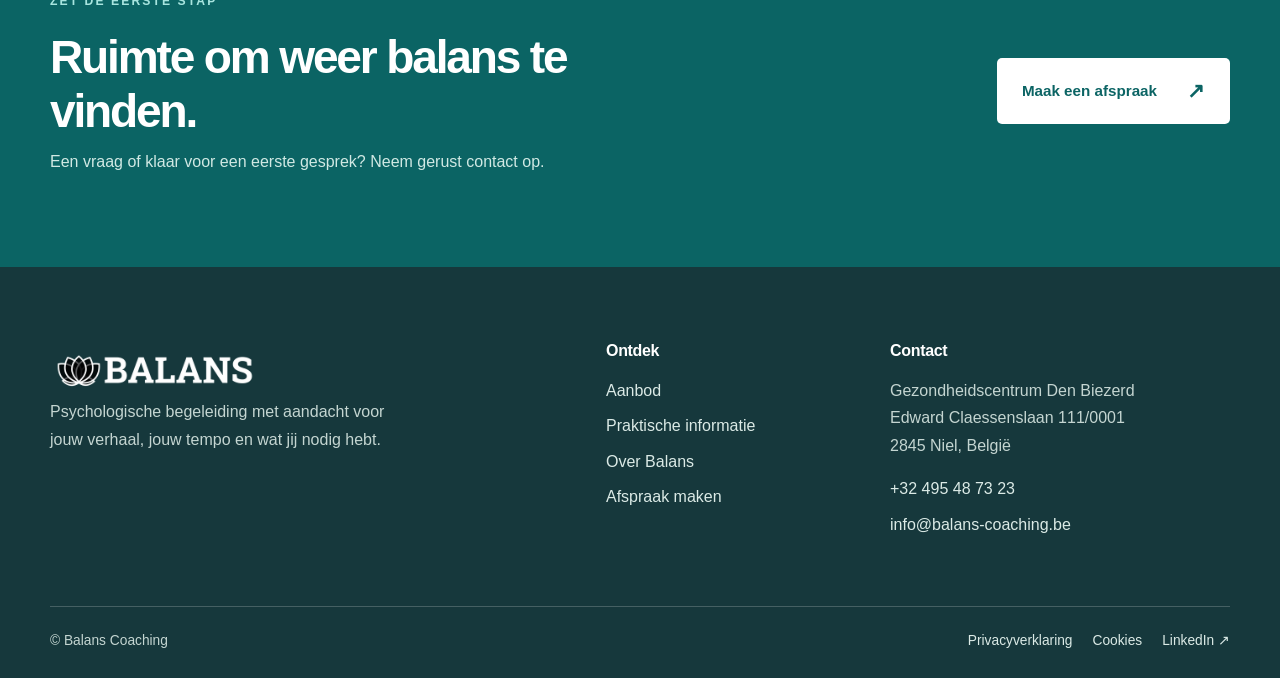
==== commit 7675a569: "Verwerk klantfeedback, SEO, analytics en beeldcompressie - Loopbaanbegeleiding herschreven volgens f" ====
--- a/index.html
+++ b/index.html
@@ -1,9 +1,9 @@
-<!doctype html><html lang="nl-BE"><head><meta charset="utf-8"><meta name="viewport" content="width=device-width,initial-scale=1"><meta name="robots" content="noindex,follow"><meta name="description" content="Persoonlijke psychologische begeleiding bij stress, burn-out en loopbaanvragen in Niel en online."><meta name="theme-color" content="#0b4147"><title>Psychologische begeleiding in Niel | Balans Coaching</title><link rel="stylesheet" href="./assets/style.css?v=20260924b"><link rel="icon" href="./assets/logo.png"></head><body class="home">
+<!doctype html><html lang="nl-BE"><head><meta charset="utf-8"><meta name="viewport" content="width=device-width,initial-scale=1"><meta name="robots" content="noindex,follow"><meta name="description" content="Persoonlijke psychologische begeleiding bij stress, burn-out en loopbaanvragen in Niel en online."><meta name="theme-color" content="#0b4147"><title>Psycholoog in Niel: stress, burn-out en loopbaan | Balans Coaching</title><link rel="canonical" href="https://balans-coaching.be/"><meta property="og:type" content="website"><meta property="og:locale" content="nl_BE"><meta property="og:site_name" content="Balans Coaching"><meta property="og:title" content="Psycholoog in Niel: stress, burn-out en loopbaan | Balans Coaching"><meta property="og:description" content="Persoonlijke psychologische begeleiding bij stress, burn-out en loopbaanvragen in Niel en online."><meta property="og:url" content="https://balans-coaching.be/"><meta property="og:image" content="https://balans-coaching.be/assets/og-image.jpg"><meta property="og:image:width" content="1200"><meta property="og:image:height" content="630"><meta name="twitter:card" content="summary_large_image"><script type="application/ld+json">{"@context": "https://schema.org", "@type": "MedicalBusiness", "@id": "https://balans-coaching.be/#praktijk", "name": "Balans Coaching", "description": "Psychologische begeleiding en loopbaanbegeleiding bij stress, burn-out en loopbaanvragen in Niel en online, door arbeidspsycholoog Sandy Stevens.", "url": "https://balans-coaching.be/", "logo": "https://balans-coaching.be/assets/logo.png", "image": "https://balans-coaching.be/assets/og-image.jpg", "telephone": "+32495487323", "email": "info@balans-coaching.be", "priceRange": "€11 – €95", "address": {"@type": "PostalAddress", "streetAddress": "Edward Claessenslaan 111/0001", "postalCode": "2845", "addressLocality": "Niel", "addressRegion": "Antwerpen", "addressCountry": "BE"}, "areaServed": ["Niel", "Boom", "Schelle", "Hemiksem", "Rumst", "Aartselaar", "Reet", "Willebroek", "Online"], "openingHoursSpecification": [{"@type": "OpeningHoursSpecification", "dayOfWeek": "Monday", "opens": "09:00", "closes": "15:30"}, {"@type": "OpeningHoursSpecification", "dayOfWeek": "Tuesday", "opens": "14:30", "closes": "20:00"}, {"@type": "OpeningHoursSpecification", "dayOfWeek": "Wednesday", "opens": "09:00", "closes": "12:00"}, {"@type": "OpeningHoursSpecification", "dayOfWeek": "Thursday", "opens": "09:00", "closes": "13:00"}], "founder": {"@type": "Person", "@id": "https://balans-coaching.be/over-balans/#sandy", "name": "Sandy Stevens", "jobTitle": "Arbeidspsycholoog", "sameAs": ["https://www.linkedin.com/in/sandy-stevens-arbeidspsycholoog"]}, "sameAs": ["https://www.linkedin.com/in/sandy-stevens-arbeidspsycholoog"], "knowsAbout": ["Stress", "Burn-out", "Loopbaanbegeleiding", "Loopbaanoriëntatie", "Self-Directed Search (SDS)", "Acceptatie- en commitmenttherapie (ACT)", "Oplossingsgericht coachen"], "makesOffer": [{"@type": "Offer", "name": "Individuele psychologische begeleiding (niet-geconventioneerd)", "price": "95", "priceCurrency": "EUR"}, {"@type": "Offer", "name": "Individuele psychologische begeleiding (geconventioneerd)", "price": "11", "priceCurrency": "EUR"}, {"@type": "Offer", "name": "Loopbaanbegeleiding, sessie van 45 minuten", "price": "90", "priceCurrency": "EUR"}, {"@type": "Offer", "name": "Groepssessie, 90 minuten", "price": "2.50", "priceCurrency": "EUR"}]}</script><link rel="stylesheet" href="./assets/style.css?v=20261022b"><link rel="icon" href="./assets/logo.png"></head><body class="home">
 <a class="skip" href="#main">Ga naar inhoud</a><div class="topbar"><div class="container topbar-inner"><span>Psychologische begeleiding in Niel en online</span><div><a href="tel:+32495487323">+32 495 48 73 23</a><a href="mailto:info@balans-coaching.be">info@balans-coaching.be</a></div></div></div>
 <header class="site-header"><div class="container header-inner"><a class="brand" href="./" aria-label="Balans Coaching, naar home"><img src="./assets/logo.png" alt="Balans"></a><button class="menu-button" type="button" aria-label="Menu openen" aria-expanded="false" aria-controls="menu"><span></span><span></span><span></span></button><nav id="menu" aria-label="Hoofdnavigatie"><a href="./" aria-current="page">Home</a><a href="./aanbod/">Aanbod</a><a href="./praktisch/">Praktisch</a><a href="./over-balans/">Over Balans</a><a class="nav-cta" href="./contact/">Afspraak maken</a></nav></div></header>
 <main id="main"><section class="hero home-hero" style="background-image:url('./assets/hero-home.jpeg')"><div class="hero-shade"></div><div class="container hero-content"><div class="home-message"><p class="eyebrow light">Psychologische begeleiding · Niel & online</p><h1>Vind opnieuw ruimte voor <em>evenwicht.</em></h1><p class="hero-sub">Persoonlijke ondersteuning bij stress, burn-out en loopbaanvragen. Samen zoeken we naar een aanpak die bij jou past.</p><div class="hero-actions"><a class="button" href="./contact/">Maak een afspraak<span aria-hidden="true">↗</span></a><a class="text-link light-link" href="./aanbod/">Ontdek het aanbod <span aria-hidden="true">→</span></a></div></div></div></section>
 <section class="intro section"><div class="container intro-grid"><div><p class="eyebrow">Welkom bij Balans</p><h2>Een plek om stil te staan en vooruit te kijken.</h2></div><div><p>Het leven vraagt soms veel. Wanneer stress, uitputting of twijfels over je werk de bovenhand nemen, hoef je daar niet alleen doorheen. Bij Balans krijg je ruimte om je verhaal te vertellen, patronen te herkennen en haalbare stappen te zetten.</p><a class="text-link" href="./over-balans/">Leer Sandy kennen <span aria-hidden="true">→</span></a></div></div></section>
-<section class="section soft"><div class="container"><div class="section-heading"><p class="eyebrow">Waarmee kan ik je helpen?</p><h2>Begeleiding op maat</h2><p>Van een eerste gesprek tot praktische oefeningen: we werken aan meer inzicht, rust en richting.</p></div><div class="services"><a class="service-card" href="./aanbod/#stress"><img src="./assets/icon-stress.svg" alt="" loading="lazy"><span class="service-number">01</span><h3>Stress</h3><p>Ontdek je stressfactoren en krijg opnieuw meer energie en draagkracht.</p><span class="card-link">Lees meer →</span></a><a class="service-card" href="./aanbod/#burnout"><img src="./assets/icon-burnout.svg" alt="" loading="lazy"><span class="service-number">02</span><h3>Burn-out</h3><p>Leer luisteren naar je grenzen en bouw op jouw tempo aan herstel.</p><span class="card-link">Lees meer →</span></a><a class="service-card" href="./aanbod/#loopbaan"><img src="./assets/icon-career.svg" alt="" loading="lazy"><span class="service-number">03</span><h3>Loopbaan</h3><p>Krijg helderheid over werk, keuzes en een gezonder evenwicht.</p><span class="card-link">Lees meer →</span></a><a class="service-card" href="./aanbod/#groep"><img src="./assets/icon-group.svg" alt="" loading="lazy"><span class="service-number">04</span><h3>Groepsaanbod</h3><p>Oefeningen, inzichten en tips rond thema’s als stress en slaap.</p><span class="card-link">Lees meer →</span></a></div></div></section>
+<section class="section soft"><div class="container"><div class="section-heading"><p class="eyebrow">Waarmee kan ik je helpen?</p><h2>Begeleiding op maat</h2><p>Van een eerste gesprek tot praktische oefeningen: we werken aan meer inzicht, rust en richting.</p></div><div class="services"><a class="service-card" href="./aanbod/#stress"><img src="./assets/icon-stress.svg" alt="" loading="lazy"><span class="service-number">01</span><h3>Stress</h3><p>Ontdek je stressfactoren en krijg opnieuw meer energie en draagkracht.</p><span class="card-link">Lees meer →</span></a><a class="service-card" href="./aanbod/#burnout"><img src="./assets/icon-burnout.svg" alt="" loading="lazy"><span class="service-number">02</span><h3>Burn-out</h3><p>Leer luisteren naar je grenzen en bouw op jouw tempo aan herstel.</p><span class="card-link">Lees meer →</span></a><a class="service-card" href="./aanbod/#loopbaan"><img src="./assets/icon-career.svg" alt="" loading="lazy"><span class="service-number">03</span><h3>Loopbaan</h3><p>Ontdek je talenten, energiegevers en een richting die bij je past.</p><span class="card-link">Lees meer →</span></a><a class="service-card" href="./aanbod/#groep"><img src="./assets/icon-group.svg" alt="" loading="lazy"><span class="service-number">04</span><h3>Groepsaanbod</h3><p>Oefeningen, inzichten en tips rond thema’s als stress en slaap.</p><span class="card-link">Lees meer →</span></a></div></div></section>
 <section class="section"><div class="container split"><div class="image-frame"><img src="./assets/sandy.jpg" alt="Sandy Stevens" loading="lazy"></div><div class="split-copy"><p class="eyebrow">Over Sandy</p><h2>Begeleiding met zachte kracht.</h2><p>Ik ben Sandy Stevens, arbeidspsycholoog. Ik luister naar jouw verhaal en kijk samen met jou welke aanpak past bij jouw vraag. Mijn begeleiding is oplossingsgericht en geeft je handvatten om zelf verder te kunnen.</p><a class="text-link" href="./over-balans/">Meer over mij <span aria-hidden="true">→</span></a></div></div></section>
 <section class="section quote-section"><div class="container quote-inner"><span class="quote-mark">“</span><blockquote>Het doel is om samen op zoek te gaan naar een structuur en balans in jouw leven.</blockquote><p>Gesprekken, oefeningen en kleine stappen maken verandering mogelijk.</p></div></section></main><section class="closing"><div class="container closing-inner"><div><p class="eyebrow light">Zet de eerste stap</p><h2>Ruimte om weer balans te vinden.</h2><p>Een vraag of klaar voor een eerste gesprek? Neem gerust contact op.</p></div><a class="button" href="./contact/">Maak een afspraak<span aria-hidden="true">↗</span></a></div></section>
-<footer class="footer"><div class="container footer-grid"><div><a href="./" class="footer-logo"><img src="./assets/logo-white.png" alt="Balans"></a><p>Psychologische begeleiding met aandacht voor jouw verhaal, jouw tempo en wat jij nodig hebt.</p></div><div><h3>Ontdek</h3><a href="./aanbod/">Aanbod</a><a href="./praktisch/">Praktische informatie</a><a href="./over-balans/">Over Balans</a><a href="./contact/">Afspraak maken</a></div><div><h3>Contact</h3><p>Gezondheidscentrum Den Biezerd<br>Edward Claessenslaan 111/0001<br>2845 Niel, België</p><a href="tel:+32495487323">+32 495 48 73 23</a><a href="mailto:info@balans-coaching.be">info@balans-coaching.be</a></div></div><div class="container footer-bottom"><span>© Balans Coaching</span><div><a href="./privacy-policy/">Privacyverklaring</a><a href="https://www.linkedin.com/in/sandy-stevens-arbeidspsycholoog" target="_blank" rel="noopener noreferrer">LinkedIn ↗</a></div></div></footer><script src="./assets/site.js" defer></script></body></html>+<footer class="footer"><div class="container footer-grid"><div><a href="./" class="footer-logo"><img src="./assets/logo-white.png" alt="Balans"></a><p>Psychologische begeleiding met aandacht voor jouw verhaal, jouw tempo en wat jij nodig hebt.</p></div><div><h3>Ontdek</h3><a href="./aanbod/">Aanbod</a><a href="./praktisch/">Praktische informatie</a><a href="./over-balans/">Over Balans</a><a href="./contact/">Afspraak maken</a></div><div><h3>Contact</h3><p>Gezondheidscentrum Den Biezerd<br>Edward Claessenslaan 111/0001<br>2845 Niel, België</p><a href="tel:+32495487323">+32 495 48 73 23</a><a href="mailto:info@balans-coaching.be">info@balans-coaching.be</a></div></div><div class="container footer-bottom"><span>© Balans Coaching</span><div><a href="./privacy-policy/">Privacyverklaring</a><a href="#" data-cookie-settings>Cookies</a><a href="https://www.linkedin.com/in/sandy-stevens-arbeidspsycholoog" target="_blank" rel="noopener noreferrer">LinkedIn ↗</a></div></div></footer><script src="./assets/site.js?v=20261022b" defer></script></body></html>
--- a/assets/style.css
+++ b/assets/style.css
@@ -13,3 +13,4 @@
 .home-message .hero-sub{color:#395457}
 .home-message .light-link{color:var(--teal-dark)}
 @media(max-width:700px){.home .site-header .brand{padding:7px 10px}.home-hero{min-height:auto;background-color:#fff;background-size:auto 360px;background-position:center top;background-repeat:no-repeat}.home-hero .hero-content{padding-top:290px;padding-bottom:42px}.home-message{padding:28px 24px 30px}.home-message h1{font-size:clamp(2.5rem,11vw,3.7rem)}.home-message .hero-actions{gap:18px}}
+.check-list li strong{color:var(--ink)}.split-copy .notice{font-size:.95rem;line-height:1.65}.split-copy .small-note{margin-top:22px}.split-copy .small-note .text-link{margin-left:10px;font-size:.9rem}@media (min-width:901px){#loopbaan .split{align-items:start}#loopbaan .image-frame{position:sticky;top:90px}}.cookie-banner{position:fixed;z-index:60;left:24px;right:24px;bottom:24px;max-width:620px;margin-left:auto;background:#16383c;color:#fff;padding:22px 24px;border-radius:5px;box-shadow:0 20px 40px #0b414740;display:flex;gap:22px;align-items:center}.cookie-banner p{color:#dbeae6;font-size:.88rem;line-height:1.55;margin:0}.cookie-banner a{color:#a8e5df}.cookie-banner div{display:flex;gap:10px;flex-shrink:0}.cookie-banner button{font:inherit;font-size:.88rem;font-weight:700;border-radius:5px;padding:10px 16px;cursor:pointer;border:1px solid #ffffff55;background:transparent;color:#fff}.cookie-banner .cookie-accept{background:var(--teal);border-color:var(--teal)}.cookie-banner .cookie-accept:hover{background:#0d7470}@media(max-width:700px){.cookie-banner{left:16px;right:16px;bottom:16px;flex-direction:column;align-items:stretch}.cookie-banner div button{flex:1}}
